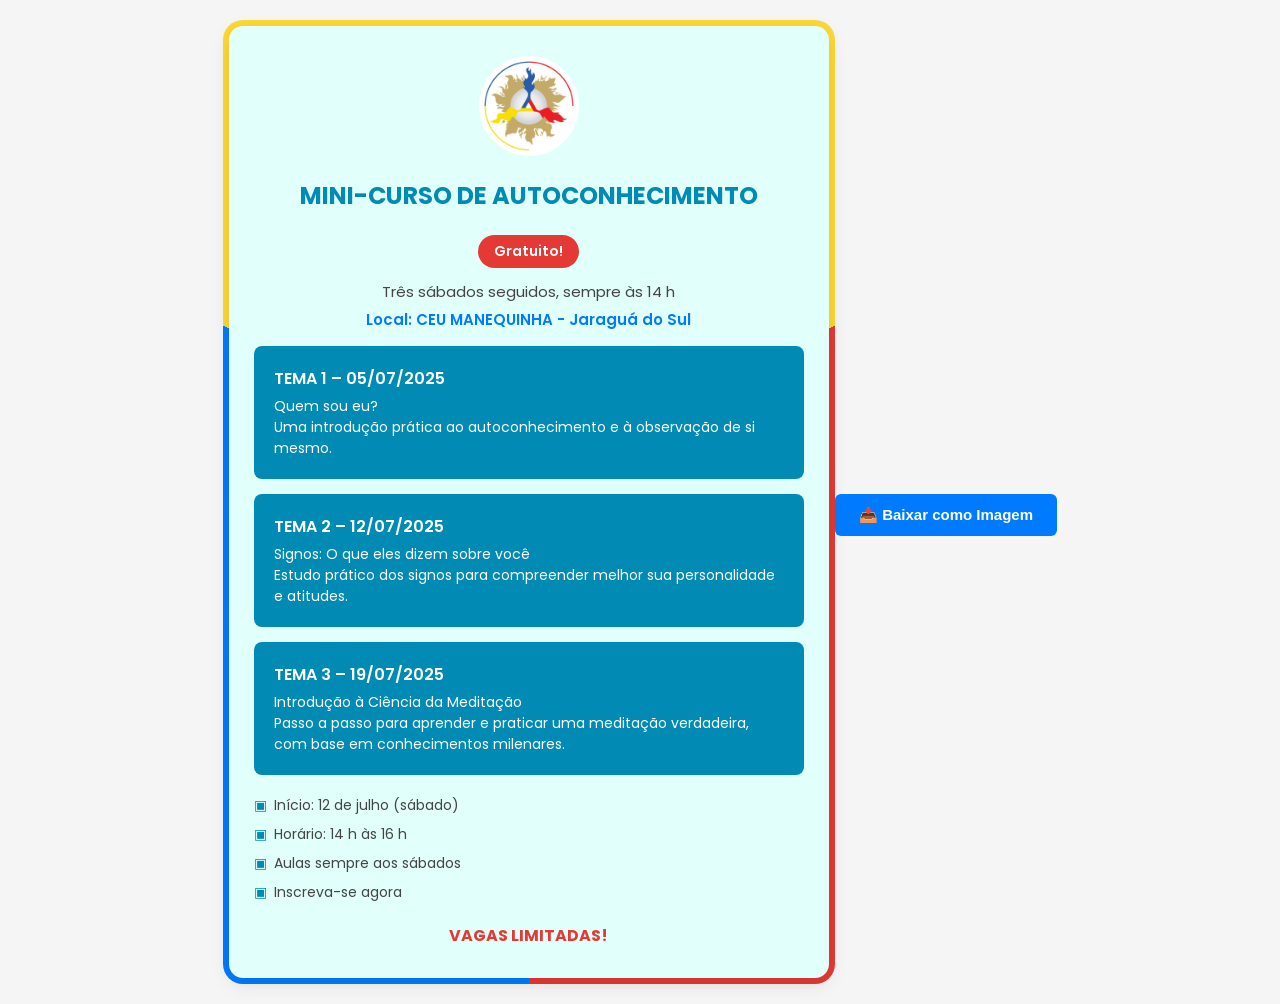
==== divulga.html @ e9ee0af0 "a" ====
<!DOCTYPE html>
<html lang="pt-BR">
<head>
  <meta charset="UTF-8" />
  <meta name="viewport" content="width=device-width, initial-scale=1.0" />
  <title>Mini-Curso de Autoconhecimento</title>
  <link href="https://fonts.googleapis.com/css2?family=Poppins:wght@400;600;700&display=swap" rel="stylesheet" />
  <style>
    :root {
      --verde-gnosis: #008ab4;
      --azul-brasil: #007bff;
      --amarelo: #fdd835;
      --vermelho: #e53935;
      --cinza-leve: #f5f5f5;
    }

    * {
      margin: 0;
      padding: 0;
      box-sizing: border-box;
    }

    body {
      font-family: 'Poppins', sans-serif;
      background-color: var(--cinza-leve);
      display: flex;
      justify-content: center;
      align-items: center;
      min-height: 100vh;
      padding: 20px;
      text-align: center;
    }

    .poster-border {
      background: conic-gradient(
        from 180deg,
        var(--azul-brasil) 0deg 120deg,
        var(--amarelo) 120deg 240deg,
        var(--vermelho) 240deg 360deg
      );
      padding: 6px;
      border-radius: 20px;
      display: inline-block;
    }

    .poster {
      background-color: rgb(225, 255, 251);
      border-radius: 14px;
      padding: 30px 25px;
      max-width: 600px;
      width: 100%;
      box-shadow: 0 6px 20px rgba(0, 0, 0, 0.1);
    }

    .logo-gnosis {
      width: 100px;
      height: 100px;
      object-fit: cover;
      border-radius: 50%;
      margin-bottom: 15px;
    }

    h1 {
      font-size: 24px;
      color: var(--verde-gnosis);
      margin-bottom: 10px;
      font-weight: 700;
      text-transform: uppercase;
    }

    .gratuito {
      background-color: var(--vermelho);
      color: white;
      padding: 6px 16px;
      border-radius: 50px;
      display: inline-block;
      font-weight: 600;
      margin: 12px 0;
      font-size: 14px;
    }

    .info-line,
    .local {
      font-size: 15px;
      color: #444;
      margin-bottom: 5px;
    }

    .local {
      font-weight: 600;
      color: var(--azul-brasil);
    }

    .theme {
      background-color: var(--verde-gnosis);
      color: white;
      padding: 20px;
      border-radius: 8px;
      margin: 15px 0;
      text-align: left;
    }

    .theme-title {
      font-size: 16px;
      font-weight: 600;
      margin-bottom: 5px;
    }

    .theme-description {
      font-size: 14px;
      line-height: 1.5;
    }

    .details {
      margin-top: 20px;
      text-align: left;
    }

    .detail-item {
      position: relative;
      padding-left: 20px;
      margin-bottom: 8px;
      font-size: 14px;
      color: #444;
    }

    .detail-item::before {
      content: "▣";
      position: absolute;
      left: 0;
      color: var(--verde-gnosis);
    }

    .vagas {
      margin-top: 20px;
      font-weight: bold;
      font-size: 16px;
      color: var(--vermelho);
      text-transform: uppercase;
    }

    .download-btn {
      margin-top: 25px;
      background-color: var(--azul-brasil);
      color: white;
      border: none;
      padding: 12px 24px;
      font-size: 15px;
      font-weight: 600;
      border-radius: 6px;
      cursor: pointer;
      transition: background 0.3s ease;
    }

    .download-btn:hover {
      background-color: #0056c1;
    }

    @media (max-width: 480px) {
      h1 {
        font-size: 20px;
      }

      .theme {
        padding: 15px;
      }

      .download-btn {
        width: 100%;
      }
    }
  </style>
</head>
<body>
  <div class="poster-border">
    <div class="poster" id="poster">
      <!-- 🟡 LOGO GNOSIS -->
      <img src="img/291035268_2243826845797672_2688217737460808590_n.jpg" alt="Símbolo Gnosis Brasil" class="logo-gnosis" />

      <!-- 🟢 TÍTULO -->
      <h1>Mini-Curso de Autoconhecimento</h1>
      <div class="gratuito">Gratuito!</div>
      <div class="info-line">Três sábados seguidos, sempre às 14 h</div>
      <div class="local">Local: CEU MANEQUINHA - Jaraguá do Sul</div>

      <!-- 🔷 TEMAS -->
      <div class="theme">
        <div class="theme-title">TEMA 1 – 05/07/2025</div>
        <div class="theme-description">
          Quem sou eu?<br />
          Uma introdução prática ao autoconhecimento e à observação de si mesmo.
        </div>
      </div>

      <div class="theme">
        <div class="theme-title">TEMA 2 – 12/07/2025</div>
        <div class="theme-description">
          Signos: O que eles dizem sobre você<br />
          Estudo prático dos signos para compreender melhor sua personalidade e atitudes.
        </div>
      </div>

      <div class="theme">
        <div class="theme-title">TEMA 3 – 19/07/2025</div>
        <div class="theme-description">
          Introdução à Ciência da Meditação<br />
          Passo a passo para aprender e praticar uma meditação verdadeira, com base em conhecimentos milenares.
        </div>
      </div>

      <!-- 📌 DETALHES -->
      <div class="details">
        <div class="detail-item">Início: 12 de julho (sábado)</div>
        <div class="detail-item">Horário: 14 h às 16 h</div>
        <div class="detail-item">Aulas sempre aos sábados</div>
        <div class="detail-item">Inscreva-se agora</div>
      </div>

      <div class="vagas">Vagas limitadas!</div>
    </div>
  </div>

  <button class="download-btn" id="downloadBtn">📥 Baixar como Imagem</button>

  <!-- 🔽 HTML2CANVAS -->
  <script src="https://html2canvas.hertzen.com/dist/html2canvas.min.js"></script>
  <script>
    document.getElementById('downloadBtn').addEventListener('click', function () {
      const poster = document.getElementById('poster');
      html2canvas(poster).then(canvas => {
        const link = document.createElement('a');
        link.download = 'mini-curso-gnosis.png';
        link.href = canvas.toDataURL('image/png');
        link.click();
      });
    });
  </script>
</body>
</html>
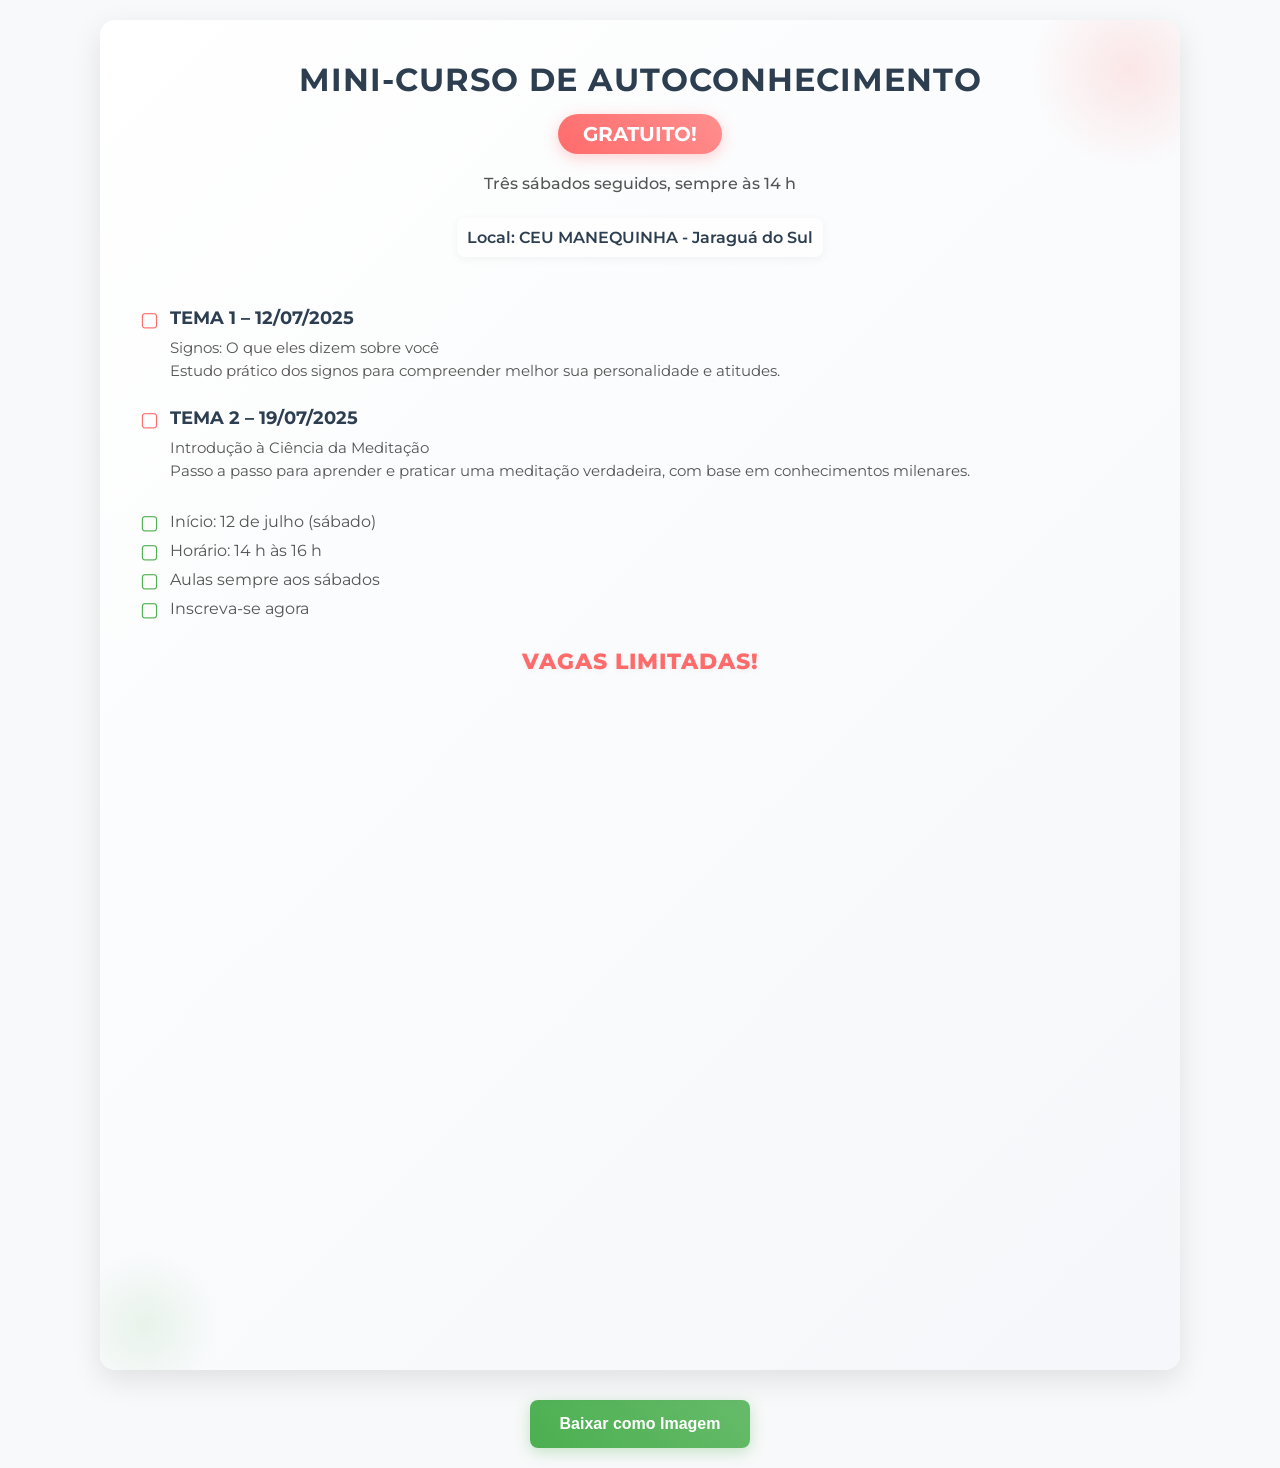
==== commit 6b8c136b: "a" ====
--- a/divulga.html
+++ b/divulga.html
@@ -1,239 +1,310 @@
 <!DOCTYPE html>
 <html lang="pt-BR">
 <head>
-  <meta charset="UTF-8" />
-  <meta name="viewport" content="width=device-width, initial-scale=1.0" />
-  <title>Mini-Curso de Autoconhecimento</title>
-  <link href="https://fonts.googleapis.com/css2?family=Poppins:wght@400;600;700&display=swap" rel="stylesheet" />
-  <style>
-    :root {
-      --verde-gnosis: #008ab4;
-      --azul-brasil: #007bff;
-      --amarelo: #fdd835;
-      --vermelho: #e53935;
-      --cinza-leve: #f5f5f5;
-    }
-
-    * {
-      margin: 0;
-      padding: 0;
-      box-sizing: border-box;
-    }
-
-    body {
-      font-family: 'Poppins', sans-serif;
-      background-color: var(--cinza-leve);
-      display: flex;
-      justify-content: center;
-      align-items: center;
-      min-height: 100vh;
-      padding: 20px;
-      text-align: center;
-    }
-
-    .poster-border {
-      background: conic-gradient(
-        from 180deg,
-        var(--azul-brasil) 0deg 120deg,
-        var(--amarelo) 120deg 240deg,
-        var(--vermelho) 240deg 360deg
-      );
-      padding: 6px;
-      border-radius: 20px;
-      display: inline-block;
-    }
-
-    .poster {
-      background-color: rgb(225, 255, 251);
-      border-radius: 14px;
-      padding: 30px 25px;
-      max-width: 600px;
-      width: 100%;
-      box-shadow: 0 6px 20px rgba(0, 0, 0, 0.1);
-    }
-
-    .logo-gnosis {
-      width: 100px;
-      height: 100px;
-      object-fit: cover;
-      border-radius: 50%;
-      margin-bottom: 15px;
-    }
-
-    h1 {
-      font-size: 24px;
-      color: var(--verde-gnosis);
-      margin-bottom: 10px;
-      font-weight: 700;
-      text-transform: uppercase;
-    }
-
-    .gratuito {
-      background-color: var(--vermelho);
-      color: white;
-      padding: 6px 16px;
-      border-radius: 50px;
-      display: inline-block;
-      font-weight: 600;
-      margin: 12px 0;
-      font-size: 14px;
-    }
-
-    .info-line,
-    .local {
-      font-size: 15px;
-      color: #444;
-      margin-bottom: 5px;
-    }
-
-    .local {
-      font-weight: 600;
-      color: var(--azul-brasil);
-    }
-
-    .theme {
-      background-color: var(--verde-gnosis);
-      color: white;
-      padding: 20px;
-      border-radius: 8px;
-      margin: 15px 0;
-      text-align: left;
-    }
-
-    .theme-title {
-      font-size: 16px;
-      font-weight: 600;
-      margin-bottom: 5px;
-    }
-
-    .theme-description {
-      font-size: 14px;
-      line-height: 1.5;
-    }
-
-    .details {
-      margin-top: 20px;
-      text-align: left;
-    }
-
-    .detail-item {
-      position: relative;
-      padding-left: 20px;
-      margin-bottom: 8px;
-      font-size: 14px;
-      color: #444;
-    }
-
-    .detail-item::before {
-      content: "▣";
-      position: absolute;
-      left: 0;
-      color: var(--verde-gnosis);
-    }
-
-    .vagas {
-      margin-top: 20px;
-      font-weight: bold;
-      font-size: 16px;
-      color: var(--vermelho);
-      text-transform: uppercase;
-    }
-
-    .download-btn {
-      margin-top: 25px;
-      background-color: var(--azul-brasil);
-      color: white;
-      border: none;
-      padding: 12px 24px;
-      font-size: 15px;
-      font-weight: 600;
-      border-radius: 6px;
-      cursor: pointer;
-      transition: background 0.3s ease;
-    }
-
-    .download-btn:hover {
-      background-color: #0056c1;
-    }
-
-    @media (max-width: 480px) {
-      h1 {
-        font-size: 20px;
-      }
-
-      .theme {
-        padding: 15px;
-      }
-
-      .download-btn {
-        width: 100%;
-      }
-    }
-  </style>
+    <meta charset="UTF-8">
+    <meta name="viewport" content="width=device-width, initial-scale=1.0">
+    <title>Mini-Curso de Autoconhecimento</title>
+    <style>
+        * {
+            margin: 0;
+            padding: 0;
+            box-sizing: border-box;
+        }
+        
+        body {
+            font-family: 'Montserrat', Arial, sans-serif;
+            background-color: #f8f9fa;
+            display: flex;
+            justify-content: center;
+            align-items: center;
+            min-height: 100vh;
+            padding: 20px;
+        }
+        
+        .poster-container {
+            display: flex;
+            flex-direction: column;
+            align-items: center;
+            width: 100%;
+            max-width: 1080px; /* Tamanho ideal para Instagram */
+        }
+        
+        .poster {
+            width: 100%;
+            aspect-ratio: 1/1.25; /* Proporção ideal para Instagram */
+            max-width: 1080px;
+            background: linear-gradient(135deg, #ffffff 0%, #f5f7fa 100%);
+            border-radius: 15px;
+            box-shadow: 0 10px 30px rgba(0, 0, 0, 0.1);
+            padding: 40px;
+            position: relative;
+            overflow: hidden;
+        }
+        
+        /* Efeito decorativo */
+        .poster::before {
+            content: "";
+            position: absolute;
+            top: -50px;
+            right: -50px;
+            width: 200px;
+            height: 200px;
+            background: radial-gradient(circle, rgba(255,107,107,0.15) 0%, rgba(255,107,107,0) 70%);
+            border-radius: 50%;
+        }
+        
+        .poster::after {
+            content: "";
+            position: absolute;
+            bottom: -30px;
+            left: -30px;
+            width: 150px;
+            height: 150px;
+            background: radial-gradient(circle, rgba(76,175,80,0.1) 0%, rgba(76,175,80,0) 70%);
+            border-radius: 50%;
+        }
+        
+        .header {
+            text-align: center;
+            margin-bottom: 30px;
+            position: relative;
+            z-index: 1;
+        }
+        
+        h1 {
+            color: #2c3e50;
+            font-size: clamp(24px, 3.5vw, 32px);
+            margin-bottom: 15px;
+            text-transform: uppercase;
+            font-weight: 700;
+            letter-spacing: 1px;
+        }
+        
+        .gratuito {
+            background: linear-gradient(45deg, #ff6b6b, #ff8e8e);
+            color: white;
+            display: inline-block;
+            padding: 8px 25px;
+            border-radius: 30px;
+            font-weight: bold;
+            font-size: clamp(16px, 2vw, 20px);
+            margin-bottom: 20px;
+            box-shadow: 0 4px 15px rgba(255, 107, 107, 0.3);
+        }
+        
+        .info-line {
+            font-size: clamp(14px, 2vw, 16px);
+            color: #555;
+            margin-bottom: 5px;
+            text-align: center;
+            font-weight: 500;
+        }
+        
+        .local {
+            font-weight: 600;
+            margin: 20px 0;
+            text-align: center;
+            color: #2c3e50;
+            font-size: clamp(14px, 2vw, 16px);
+            background-color: rgba(255, 255, 255, 0.7);
+            padding: 10px;
+            border-radius: 8px;
+            display: inline-block;
+            box-shadow: 0 2px 10px rgba(0, 0, 0, 0.05);
+        }
+        
+        .themes-container {
+            margin: 30px 0;
+            position: relative;
+            z-index: 1;
+        }
+        
+        .theme {
+            margin-bottom: 25px;
+            padding-left: 30px;
+            position: relative;
+        }
+        
+        .theme::before {
+            content: "▢";
+            position: absolute;
+            left: 0;
+            color: #ff6b6b;
+            font-size: 20px;
+            top: 0;
+        }
+        
+        .theme-title {
+            font-weight: 700;
+            color: #2c3e50;
+            margin-bottom: 8px;
+            font-size: clamp(16px, 2.2vw, 18px);
+        }
+        
+        .theme-date {
+            color: #ff6b6b;
+            font-size: clamp(13px, 1.8vw, 14px);
+            margin-bottom: 8px;
+            font-weight: 600;
+        }
+        
+        .theme-description {
+            color: #555;
+            font-size: clamp(14px, 2vw, 15px);
+            line-height: 1.5;
+        }
+        
+        .details {
+            margin-top: 30px;
+            position: relative;
+            z-index: 1;
+        }
+        
+        .detail-item {
+            margin-bottom: 10px;
+            padding-left: 30px;
+            position: relative;
+            font-size: clamp(14px, 2vw, 16px);
+            color: #555;
+        }
+        
+        .detail-item::before {
+            content: "▢";
+            position: absolute;
+            left: 0;
+            color: #4CAF50;
+            font-size: 20px;
+            top: -2px;
+        }
+        
+        .vagas {
+            text-align: center;
+            font-weight: 800;
+            color: #ff6b6b;
+            margin-top: 30px;
+            font-size: clamp(18px, 3vw, 22px);
+            text-transform: uppercase;
+            letter-spacing: 1px;
+            position: relative;
+            z-index: 1;
+            text-shadow: 0 2px 5px rgba(0, 0, 0, 0.05);
+        }
+        
+        .download-btn {
+            background: linear-gradient(45deg, #4CAF50, #66BB6A);
+            color: white;
+            border: none;
+            padding: 15px 30px;
+            font-size: 16px;
+            border-radius: 8px;
+            cursor: pointer;
+            transition: all 0.3s ease;
+            margin-top: 30px;
+            font-weight: 600;
+            box-shadow: 0 4px 15px rgba(76, 175, 80, 0.3);
+        }
+        
+        .download-btn:hover {
+            transform: translateY(-2px);
+            box-shadow: 0 6px 20px rgba(76, 175, 80, 0.4);
+        }
+        
+        /* Responsividade melhorada */
+        @media (max-width: 768px) {
+            .poster {
+                padding: 30px 20px;
+            }
+            
+            h1 {
+                font-size: 24px;
+            }
+            
+            .theme {
+                padding-left: 25px;
+            }
+        }
+        
+        @media (max-width: 480px) {
+            .poster {
+                padding: 25px 15px;
+            }
+            
+            .theme::before, .detail-item::before {
+                font-size: 18px;
+            }
+        }
+    </style>
+    <link href="https://fonts.googleapis.com/css2?family=Montserrat:wght@400;500;600;700&display=swap" rel="stylesheet">
 </head>
 <body>
-  <div class="poster-border">
-    <div class="poster" id="poster">
-      <!-- 🟡 LOGO GNOSIS -->
-      <img src="img/291035268_2243826845797672_2688217737460808590_n.jpg" alt="Símbolo Gnosis Brasil" class="logo-gnosis" />
+    <div class="poster-container">
+        <div class="poster" id="poster">
+            <div class="header">
+                <h1>MINI-CURSO DE AUTOCONHECIMENTO</h1>
+                <div class="gratuito">GRATUITO!</div>
+                <div class="info-line">Três sábados seguidos, sempre às 14 h</div>
+                <div class="local">Local: CEU MANEQUINHA - Jaraguá do Sul</div>
+            </div>
+            
+            <div class="themes-container">
+                <div class="theme">
+                    <div class="theme-title">TEMA 1 – 12/07/2025</div>
+                    <div class="theme-description">
+                        Signos: O que eles dizem sobre você<br>
+                        Estudo prático dos signos para compreender melhor sua personalidade e atitudes.
+                    </div>
+                </div>
+                
+                <div class="theme">
+                    <div class="theme-title">TEMA 2 – 19/07/2025</div>
+                    <div class="theme-description">
+                        Introdução à Ciência da Meditação<br>
+                        Passo a passo para aprender e praticar uma meditação verdadeira, com base em conhecimentos milenares.
+                    </div>
+                </div>
+            </div>
+            
+            <div class="details">
+                <div class="detail-item">Início: 12 de julho (sábado)</div>
+                <div class="detail-item">Horário: 14 h às 16 h</div>
+                <div class="detail-item">Aulas sempre aos sábados</div>
+                <div class="detail-item">Inscreva-se agora</div>
+            </div>
+            
+            <div class="vagas">VAGAS LIMITADAS!</div>
+        </div>
+        
+        <button class="download-btn" id="downloadBtn">Baixar como Imagem</button>
+    </div>
 
-      <!-- 🟢 TÍTULO -->
-      <h1>Mini-Curso de Autoconhecimento</h1>
-      <div class="gratuito">Gratuito!</div>
-      <div class="info-line">Três sábados seguidos, sempre às 14 h</div>
-      <div class="local">Local: CEU MANEQUINHA - Jaraguá do Sul</div>
-
-      <!-- 🔷 TEMAS -->
-      <div class="theme">
-        <div class="theme-title">TEMA 1 – 05/07/2025</div>
-        <div class="theme-description">
-          Quem sou eu?<br />
-          Uma introdução prática ao autoconhecimento e à observação de si mesmo.
-        </div>
-      </div>
-
-      <div class="theme">
-        <div class="theme-title">TEMA 2 – 12/07/2025</div>
-        <div class="theme-description">
-          Signos: O que eles dizem sobre você<br />
-          Estudo prático dos signos para compreender melhor sua personalidade e atitudes.
-        </div>
-      </div>
-
-      <div class="theme">
-        <div class="theme-title">TEMA 3 – 19/07/2025</div>
-        <div class="theme-description">
-          Introdução à Ciência da Meditação<br />
-          Passo a passo para aprender e praticar uma meditação verdadeira, com base em conhecimentos milenares.
-        </div>
-      </div>
-
-      <!-- 📌 DETALHES -->
-      <div class="details">
-        <div class="detail-item">Início: 12 de julho (sábado)</div>
-        <div class="detail-item">Horário: 14 h às 16 h</div>
-        <div class="detail-item">Aulas sempre aos sábados</div>
-        <div class="detail-item">Inscreva-se agora</div>
-      </div>
-
-      <div class="vagas">Vagas limitadas!</div>
-    </div>
-  </div>
-
-  <button class="download-btn" id="downloadBtn">📥 Baixar como Imagem</button>
-
-  <!-- 🔽 HTML2CANVAS -->
-  <script src="https://html2canvas.hertzen.com/dist/html2canvas.min.js"></script>
-  <script>
-    document.getElementById('downloadBtn').addEventListener('click', function () {
-      const poster = document.getElementById('poster');
-      html2canvas(poster).then(canvas => {
-        const link = document.createElement('a');
-        link.download = 'mini-curso-gnosis.png';
-        link.href = canvas.toDataURL('image/png');
-        link.click();
-      });
-    });
-  </script>
+    <script src="https://html2canvas.hertzen.com/dist/html2canvas.min.js"></script>
+    <script>
+        document.getElementById('downloadBtn').addEventListener('click', function() {
+            const poster = document.getElementById('poster');
+            const originalWidth = poster.offsetWidth;
+            const originalHeight = poster.offsetHeight;
+            
+            // Aumenta a resolução para a imagem final
+            const scale = 2;
+            
+            const options = {
+                scale: scale,
+                width: originalWidth,
+                height: originalHeight,
+                windowWidth: originalWidth,
+                windowHeight: originalHeight,
+                logging: false,
+                useCORS: true,
+                allowTaint: true
+            };
+            
+            html2canvas(poster, options).then(canvas => {
+                const link = document.createElement('a');
+                link.download = 'mini-curso-autoconhecimento-instagram.png';
+                link.href = canvas.toDataURL('image/png', 1.0);
+                link.click();
+            });
+        });
+    </script>
 </body>
-</html>
+</html>
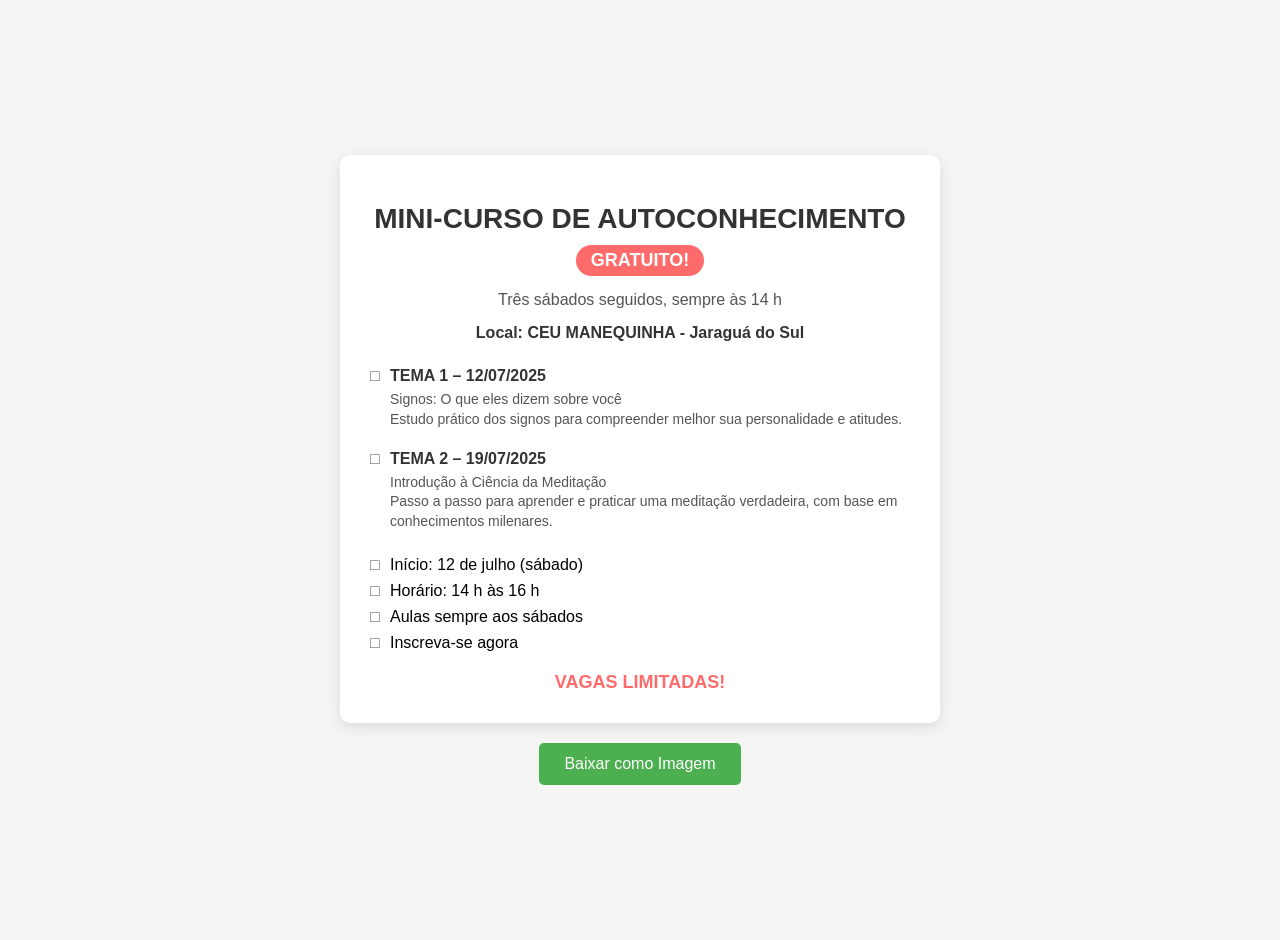
==== commit 8510e3e9: "Update divulga.html" ====
--- a/divulga.html
+++ b/divulga.html
@@ -5,19 +5,14 @@
     <meta name="viewport" content="width=device-width, initial-scale=1.0">
     <title>Mini-Curso de Autoconhecimento</title>
     <style>
-        * {
-            margin: 0;
-            padding: 0;
-            box-sizing: border-box;
-        }
-        
         body {
-            font-family: 'Montserrat', Arial, sans-serif;
-            background-color: #f8f9fa;
+            font-family: 'Arial', sans-serif;
+            background-color: #f5f5f5;
             display: flex;
             justify-content: center;
             align-items: center;
             min-height: 100vh;
+            margin: 0;
             padding: 20px;
         }
         
@@ -26,215 +21,170 @@
             flex-direction: column;
             align-items: center;
             width: 100%;
-            max-width: 1080px; /* Tamanho ideal para Instagram */
+            max-width: 600px; /* Mantendo o tamanho original */
         }
         
         .poster {
             width: 100%;
-            aspect-ratio: 1/1.25; /* Proporção ideal para Instagram */
-            max-width: 1080px;
-            background: linear-gradient(135deg, #ffffff 0%, #f5f7fa 100%);
-            border-radius: 15px;
-            box-shadow: 0 10px 30px rgba(0, 0, 0, 0.1);
-            padding: 40px;
-            position: relative;
-            overflow: hidden;
-        }
-        
-        /* Efeito decorativo */
-        .poster::before {
-            content: "";
-            position: absolute;
-            top: -50px;
-            right: -50px;
-            width: 200px;
-            height: 200px;
-            background: radial-gradient(circle, rgba(255,107,107,0.15) 0%, rgba(255,107,107,0) 70%);
-            border-radius: 50%;
-        }
-        
-        .poster::after {
-            content: "";
-            position: absolute;
-            bottom: -30px;
-            left: -30px;
-            width: 150px;
-            height: 150px;
-            background: radial-gradient(circle, rgba(76,175,80,0.1) 0%, rgba(76,175,80,0) 70%);
-            border-radius: 50%;
+            background-color: white;
+            border-radius: 10px;
+            box-shadow: 0 4px 15px rgba(0, 0, 0, 0.1);
+            padding: 30px;
+            box-sizing: border-box;
+            margin-bottom: 20px;
         }
         
         .header {
             text-align: center;
-            margin-bottom: 30px;
-            position: relative;
-            z-index: 1;
+            margin-bottom: 25px;
         }
         
         h1 {
-            color: #2c3e50;
-            font-size: clamp(24px, 3.5vw, 32px);
-            margin-bottom: 15px;
+            color: #333;
+            font-size: 28px;
+            margin-bottom: 10px;
             text-transform: uppercase;
-            font-weight: 700;
-            letter-spacing: 1px;
         }
         
         .gratuito {
-            background: linear-gradient(45deg, #ff6b6b, #ff8e8e);
+            background-color: #ff6b6b;
             color: white;
             display: inline-block;
-            padding: 8px 25px;
-            border-radius: 30px;
-            font-weight: bold;
-            font-size: clamp(16px, 2vw, 20px);
-            margin-bottom: 20px;
-            box-shadow: 0 4px 15px rgba(255, 107, 107, 0.3);
+            padding: 5px 15px;
+            border-radius: 20px;
+            font-weight: bold;
+            font-size: 18px;
+            margin-bottom: 15px;
         }
         
         .info-line {
-            font-size: clamp(14px, 2vw, 16px);
+            font-size: 16px;
             color: #555;
             margin-bottom: 5px;
             text-align: center;
-            font-weight: 500;
         }
         
         .local {
-            font-weight: 600;
-            margin: 20px 0;
-            text-align: center;
-            color: #2c3e50;
-            font-size: clamp(14px, 2vw, 16px);
-            background-color: rgba(255, 255, 255, 0.7);
-            padding: 10px;
-            border-radius: 8px;
-            display: inline-block;
-            box-shadow: 0 2px 10px rgba(0, 0, 0, 0.05);
-        }
-        
-        .themes-container {
-            margin: 30px 0;
+            font-weight: bold;
+            margin: 15px 0;
+            text-align: center;
+            color: #333;
+        }
+        
+        .theme {
+            margin-bottom: 20px;
+            padding-left: 20px;
             position: relative;
-            z-index: 1;
-        }
-        
-        .theme {
-            margin-bottom: 25px;
-            padding-left: 30px;
-            position: relative;
         }
         
         .theme::before {
-            content: "▢";
+            content: "□";
             position: absolute;
             left: 0;
-            color: #ff6b6b;
-            font-size: 20px;
-            top: 0;
+            color: #666;
         }
         
         .theme-title {
-            font-weight: 700;
-            color: #2c3e50;
-            margin-bottom: 8px;
-            font-size: clamp(16px, 2.2vw, 18px);
+            font-weight: bold;
+            color: #333;
+            margin-bottom: 5px;
         }
         
         .theme-date {
-            color: #ff6b6b;
-            font-size: clamp(13px, 1.8vw, 14px);
-            margin-bottom: 8px;
-            font-weight: 600;
+            color: #666;
+            font-size: 14px;
+            margin-bottom: 5px;
         }
         
         .theme-description {
             color: #555;
-            font-size: clamp(14px, 2vw, 15px);
-            line-height: 1.5;
+            font-size: 14px;
+            line-height: 1.4;
         }
         
         .details {
-            margin-top: 30px;
+            margin-top: 25px;
+        }
+        
+        .detail-item {
+            margin-bottom: 8px;
+            padding-left: 20px;
             position: relative;
-            z-index: 1;
-        }
-        
-        .detail-item {
-            margin-bottom: 10px;
-            padding-left: 30px;
-            position: relative;
-            font-size: clamp(14px, 2vw, 16px);
-            color: #555;
         }
         
         .detail-item::before {
-            content: "▢";
+            content: "□";
             position: absolute;
             left: 0;
-            color: #4CAF50;
-            font-size: 20px;
-            top: -2px;
+            color: #666;
         }
         
         .vagas {
             text-align: center;
-            font-weight: 800;
+            font-weight: bold;
             color: #ff6b6b;
-            margin-top: 30px;
-            font-size: clamp(18px, 3vw, 22px);
+            margin-top: 20px;
+            font-size: 18px;
             text-transform: uppercase;
-            letter-spacing: 1px;
-            position: relative;
-            z-index: 1;
-            text-shadow: 0 2px 5px rgba(0, 0, 0, 0.05);
         }
         
         .download-btn {
-            background: linear-gradient(45deg, #4CAF50, #66BB6A);
+            background-color: #4CAF50;
             color: white;
             border: none;
-            padding: 15px 30px;
+            padding: 12px 25px;
             font-size: 16px;
-            border-radius: 8px;
+            border-radius: 5px;
             cursor: pointer;
-            transition: all 0.3s ease;
-            margin-top: 30px;
-            font-weight: 600;
-            box-shadow: 0 4px 15px rgba(76, 175, 80, 0.3);
+            transition: background-color 0.3s;
         }
         
         .download-btn:hover {
-            transform: translateY(-2px);
-            box-shadow: 0 6px 20px rgba(76, 175, 80, 0.4);
-        }
-        
-        /* Responsividade melhorada */
-        @media (max-width: 768px) {
+            background-color: #45a049;
+        }
+
+        /* Melhorias para responsividade */
+        @media (max-width: 600px) {
             .poster {
-                padding: 30px 20px;
+                padding: 20px;
             }
             
             h1 {
                 font-size: 24px;
             }
             
-            .theme {
-                padding-left: 25px;
-            }
-        }
-        
-        @media (max-width: 480px) {
+            .gratuito {
+                font-size: 16px;
+                padding: 4px 12px;
+            }
+            
+            .info-line, .local {
+                font-size: 14px;
+            }
+            
+            .theme-title {
+                font-size: 15px;
+            }
+            
+            .theme-description, .detail-item {
+                font-size: 13px;
+            }
+            
+            .vagas {
+                font-size: 16px;
+            }
+        }
+
+        @media (max-width: 400px) {
+            h1 {
+                font-size: 20px;
+            }
+            
             .poster {
-                padding: 25px 15px;
-            }
-            
-            .theme::before, .detail-item::before {
-                font-size: 18px;
+                padding: 15px;
             }
         }
     </style>
-    <link href="https://fonts.googleapis.com/css2?family=Montserrat:wght@400;500;600;700&display=swap" rel="stylesheet">
 </head>
 <body>
     <div class="poster-container">
@@ -246,21 +196,19 @@
                 <div class="local">Local: CEU MANEQUINHA - Jaraguá do Sul</div>
             </div>
             
-            <div class="themes-container">
-                <div class="theme">
-                    <div class="theme-title">TEMA 1 – 12/07/2025</div>
-                    <div class="theme-description">
-                        Signos: O que eles dizem sobre você<br>
-                        Estudo prático dos signos para compreender melhor sua personalidade e atitudes.
-                    </div>
+            <div class="theme">
+                <div class="theme-title">TEMA 1 – 12/07/2025</div>
+                <div class="theme-description">
+                    Signos: O que eles dizem sobre você<br>
+                    Estudo prático dos signos para compreender melhor sua personalidade e atitudes.
                 </div>
-                
-                <div class="theme">
-                    <div class="theme-title">TEMA 2 – 19/07/2025</div>
-                    <div class="theme-description">
-                        Introdução à Ciência da Meditação<br>
-                        Passo a passo para aprender e praticar uma meditação verdadeira, com base em conhecimentos milenares.
-                    </div>
+            </div>
+            
+            <div class="theme">
+                <div class="theme-title">TEMA 2 – 19/07/2025</div>
+                <div class="theme-description">
+                    Introdução à Ciência da Meditação<br>
+                    Passo a passo para aprender e praticar uma meditação verdadeira, com base em conhecimentos milenares.
                 </div>
             </div>
             
@@ -281,18 +229,10 @@
     <script>
         document.getElementById('downloadBtn').addEventListener('click', function() {
             const poster = document.getElementById('poster');
-            const originalWidth = poster.offsetWidth;
-            const originalHeight = poster.offsetHeight;
-            
-            // Aumenta a resolução para a imagem final
-            const scale = 2;
-            
+            
+            // Configurações para melhor qualidade da imagem
             const options = {
-                scale: scale,
-                width: originalWidth,
-                height: originalHeight,
-                windowWidth: originalWidth,
-                windowHeight: originalHeight,
+                scale: 2, // Aumenta a resolução
                 logging: false,
                 useCORS: true,
                 allowTaint: true
@@ -300,8 +240,8 @@
             
             html2canvas(poster, options).then(canvas => {
                 const link = document.createElement('a');
-                link.download = 'mini-curso-autoconhecimento-instagram.png';
-                link.href = canvas.toDataURL('image/png', 1.0);
+                link.download = 'mini-curso-autoconhecimento.png';
+                link.href = canvas.toDataURL('image/png');
                 link.click();
             });
         });
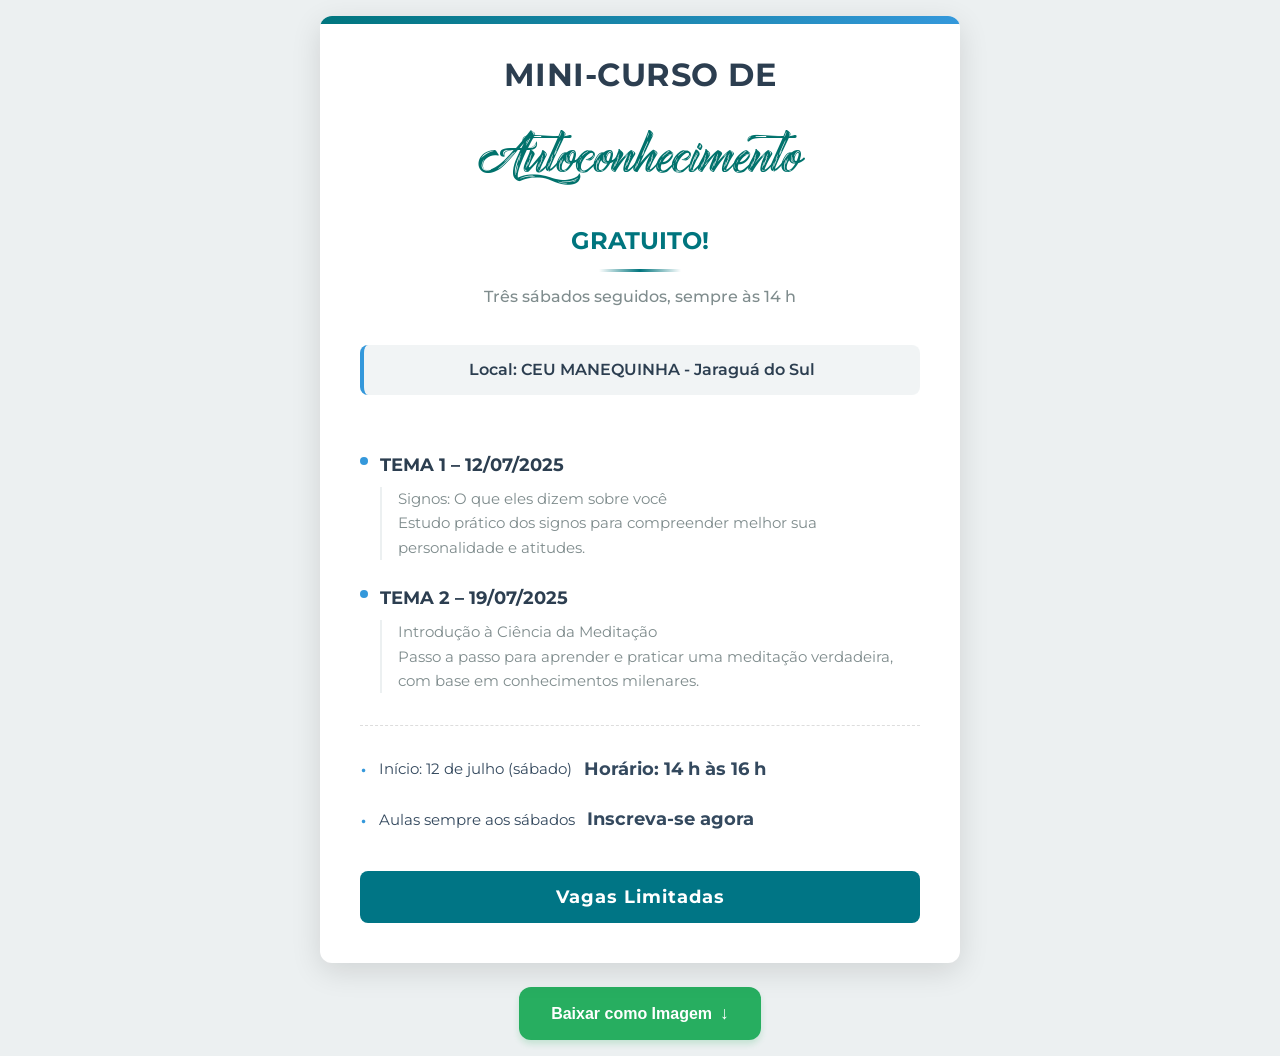
==== commit 619d302b: "a" ====
--- a/divulga.html
+++ b/divulga.html
@@ -4,184 +4,267 @@
     <meta charset="UTF-8">
     <meta name="viewport" content="width=device-width, initial-scale=1.0">
     <title>Mini-Curso de Autoconhecimento</title>
+    <link rel="preconnect" href="https://fonts.googleapis.com">
+    <link rel="preconnect" href="https://fonts.gstatic.com" crossorigin>
+    <link href="https://fonts.googleapis.com/css2?family=Montserrat:wght@400;600;700&display=swap" rel="stylesheet">
     <style>
+        :root {
+            --primary: #2c3e50;
+            --secondary: #00757e;
+            --accent: #3498db;
+            --light: #ecf0f1;
+            --dark: #2c3e50;
+            --text: #34495e;
+            --text-light: #7f8c8d;
+            --success: #27ae60;
+            --border-radius: 12px;
+            --box-shadow: 0 8px 30px rgba(0, 0, 0, 0.12);
+            --transition: all 0.3s cubic-bezier(0.25, 0.8, 0.25, 1);
+        }
+
+        @font-face {
+            font-family: 'Amontillado';
+            src: url('Amontillado.ttf') format('truetype');
+            font-weight: normal;
+            font-style: normal;
+        }
+        
+        * {
+            margin: 0;
+            padding: 0;
+            box-sizing: border-box;
+        }
+        
         body {
-            font-family: 'Arial', sans-serif;
-            background-color: #f5f5f5;
-            display: flex;
-            justify-content: center;
-            align-items: center;
+            font-family: 'Montserrat', sans-serif;
+            background-color: var(--light);
+            display: grid;
+            place-items: center;
             min-height: 100vh;
-            margin: 0;
-            padding: 20px;
+            padding: 1rem;
+            line-height: 1.6;
+            color: var(--text);
         }
         
         .poster-container {
-            display: flex;
-            flex-direction: column;
-            align-items: center;
             width: 100%;
-            max-width: 600px; /* Mantendo o tamanho original */
+            max-width: 640px;
+            display: grid;
+            gap: 1.5rem;
         }
         
         .poster {
             width: 100%;
-            background-color: white;
-            border-radius: 10px;
-            box-shadow: 0 4px 15px rgba(0, 0, 0, 0.1);
-            padding: 30px;
-            box-sizing: border-box;
-            margin-bottom: 20px;
+            background-color: rgb(255, 255, 255);
+            border-radius: var(--border-radius);
+            box-shadow: var(--box-shadow);
+            padding: 2.5rem;
+            overflow: hidden;
+            position: relative;
+        }
+
+        .poster::before {
+            content: "";
+            position: absolute;
+            top: 0;
+            left: 0;
+            width: 100%;
+            height: 8px;
+            background: linear-gradient(90deg, var(--secondary), var(--accent));
         }
         
         .header {
             text-align: center;
-            margin-bottom: 25px;
+            margin-bottom: 2rem;
+            display: grid;
+            gap: 0.75rem;
         }
         
         h1 {
-            color: #333;
-            font-size: 28px;
-            margin-bottom: 10px;
+            color: var(--dark);
+            font-size: clamp(1.75rem, 4vw, 2rem);
+            margin-bottom: 0.5rem;
             text-transform: uppercase;
-        }
-        
+            font-weight: 700;
+            letter-spacing: 0.5px;
+            line-height: 1.2;
+        }
+        
+        h1 span {
+            font-family: 'Amontillado', serif;
+            letter-spacing: 0px;
+            text-transform: none;
+            font-weight: normal;
+            display: block;
+            line-height: 1;
+            margin-top: 0.5rem;
+            font-size: 100px;
+          
+            color: rgb(0, 114, 108);
+  text-shadow: 2px 2px 4px #ffffff;
+        }
+
         .gratuito {
-            background-color: #ff6b6b;
-            color: white;
+            color: var(--secondary);
+            font-weight: 700;
+            font-size: clamp(1.25rem, 3vw, 1.5rem);
+            text-align: center;
+            position: relative;
             display: inline-block;
-            padding: 5px 15px;
-            border-radius: 20px;
-            font-weight: bold;
-            font-size: 18px;
-            margin-bottom: 15px;
+            align-self: center;
+            margin: 0 auto;
+        }
+
+        .gratuito::after {
+            content: "";
+            display: block;
+            width: 60%;
+            height: 3px;
+            background: linear-gradient(90deg, transparent, var(--secondary), transparent);
+            margin: 0.5rem auto 0;
         }
         
         .info-line {
-            font-size: 16px;
-            color: #555;
-            margin-bottom: 5px;
-            text-align: center;
+            font-size: 1rem;
+            color: var(--text-light);
+            text-align: center;
+            font-weight: 500;
         }
         
         .local {
-            font-weight: bold;
-            margin: 15px 0;
-            text-align: center;
-            color: #333;
-        }
-        
+            font-weight: 600;
+            margin: 1.5rem 0;
+            text-align: center;
+            color: var(--dark);
+            background-color: rgba(236, 240, 241, 0.7);
+            padding: 0.75rem;
+            border-radius: 8px;
+            border-left: 4px solid var(--accent);
+        }
+        
+        .themes-container {
+            display: grid;
+            gap: 1.5rem;
+            margin: 2rem 0;
+        }
+
         .theme {
-            margin-bottom: 20px;
-            padding-left: 20px;
+            padding-left: 1.25rem;
             position: relative;
         }
         
         .theme::before {
-            content: "□";
+            content: "";
             position: absolute;
             left: 0;
-            color: #666;
+            top: 0.35em;
+            width: 8px;
+            height: 8px;
+            background-color: var(--accent);
+            border-radius: 50%;
         }
         
         .theme-title {
-            font-weight: bold;
-            color: #333;
-            margin-bottom: 5px;
-        }
-        
-        .theme-date {
-            color: #666;
-            font-size: 14px;
-            margin-bottom: 5px;
+            font-weight: 700;
+            color: var(--dark);
+            font-size: 1.1rem;
+            margin-bottom: 0.5rem;
         }
         
         .theme-description {
-            color: #555;
-            font-size: 14px;
-            line-height: 1.4;
+            color: var(--text-light);
+            font-size: 0.95rem;
+            padding-left: 1rem;
+            border-left: 2px solid var(--light);
         }
         
         .details {
-            margin-top: 25px;
-        }
-        
+            display: grid;
+            gap: 0.75rem;
+            margin-top: 2rem;
+            padding-top: 1.5rem;
+            border-top: 1px dashed #ddd;
+            
+         
+        }      
+     
+
+
         .detail-item {
-            margin-bottom: 8px;
-            padding-left: 20px;
-            position: relative;
-        }
-        
+            display: flex;
+            align-items: center;
+            gap: 0.75rem;
+            color: var(--text);
+            font-size: 0.95rem;
+        }
+
         .detail-item::before {
-            content: "□";
-            position: absolute;
-            left: 0;
-            color: #666;
+            content: "•";
+            color: var(--accent);
+            font-size: 1.5rem;
         }
         
         .vagas {
             text-align: center;
-            font-weight: bold;
-            color: #ff6b6b;
-            margin-top: 20px;
-            font-size: 18px;
-            text-transform: uppercase;
+            font-weight: 700;
+            color: var(--secondary);
+            margin-top: 2rem;
+            font-size: 1.1rem;
+            letter-spacing: 1px;
+            padding: 0.75rem;
+            background-color: rgb(0, 117, 133);
+            border-radius: 8px;
+        }
+        .vagas{
+            color: rgb(255, 255, 255);
+
         }
         
         .download-btn {
-            background-color: #4CAF50;
+            background-color: var(--success);
             color: white;
             border: none;
-            padding: 12px 25px;
-            font-size: 16px;
-            border-radius: 5px;
+            padding: 1rem 2rem;
+            font-size: 1rem;
+            font-weight: 600;
+            border-radius: var(--border-radius);
             cursor: pointer;
-            transition: background-color 0.3s;
+            transition: var(--transition);
+            box-shadow: 0 4px 6px rgba(39, 174, 96, 0.2);
+            width: fit-content;
+            justify-self: center;
+            display: flex;
+            align-items: center;
+            gap: 0.5rem;
         }
         
         .download-btn:hover {
-            background-color: #45a049;
-        }
-
-        /* Melhorias para responsividade */
-        @media (max-width: 600px) {
+            transform: translateY(-2px);
+            box-shadow: 0 6px 12px rgba(39, 174, 96, 0.3);
+        }
+
+        .download-btn::after {
+            content: "↓";
+            font-size: 1.1rem;
+        }
+
+        @media (max-width: 640px) {
             .poster {
-                padding: 20px;
+                padding: 1.75rem;
             }
-            
-            h1 {
-                font-size: 24px;
+        }
+
+        @media (max-width: 480px) {
+            .poster {
+                padding: 1.5rem 1.25rem;
             }
-            
-            .gratuito {
-                font-size: 16px;
-                padding: 4px 12px;
+
+            h1 span {
+                font-size: clamp(2.5rem, 12vw, 3.5rem);
             }
-            
-            .info-line, .local {
-                font-size: 14px;
-            }
-            
-            .theme-title {
-                font-size: 15px;
-            }
-            
-            .theme-description, .detail-item {
-                font-size: 13px;
-            }
-            
-            .vagas {
-                font-size: 16px;
-            }
-        }
-
-        @media (max-width: 400px) {
-            h1 {
-                font-size: 20px;
-            }
-            
-            .poster {
-                padding: 15px;
+
+            .theme, .detail-item {
+                font-size: 0.9rem;
             }
         }
     </style>
@@ -190,36 +273,38 @@
     <div class="poster-container">
         <div class="poster" id="poster">
             <div class="header">
-                <h1>MINI-CURSO DE AUTOCONHECIMENTO</h1>
+                <h1>MINI-CURSO DE <span>Autoconhecimento</span></h1>
                 <div class="gratuito">GRATUITO!</div>
                 <div class="info-line">Três sábados seguidos, sempre às 14 h</div>
                 <div class="local">Local: CEU MANEQUINHA - Jaraguá do Sul</div>
             </div>
             
-            <div class="theme">
-                <div class="theme-title">TEMA 1 – 12/07/2025</div>
-                <div class="theme-description">
-                    Signos: O que eles dizem sobre você<br>
-                    Estudo prático dos signos para compreender melhor sua personalidade e atitudes.
+            <div class="themes-container">
+                <div class="theme">
+                    <div class="theme-title">TEMA 1 – 12/07/2025</div>
+                    <div class="theme-description">
+                        Signos: O que eles dizem sobre você<br>
+                        Estudo prático dos signos para compreender melhor sua personalidade e atitudes.
+                    </div>
+                </div>
+                
+                <div class="theme">
+                    <div class="theme-title">TEMA 2 – 19/07/2025</div>
+                    <div class="theme-description">
+                        Introdução à Ciência da Meditação<br>
+                        Passo a passo para aprender e praticar uma meditação verdadeira, com base em conhecimentos milenares.
+                    </div>
                 </div>
             </div>
             
-            <div class="theme">
-                <div class="theme-title">TEMA 2 – 19/07/2025</div>
-                <div class="theme-description">
-                    Introdução à Ciência da Meditação<br>
-                    Passo a passo para aprender e praticar uma meditação verdadeira, com base em conhecimentos milenares.
-                </div>
+            <div class="details">
+                <div class="detail-item">Início: 12 de julho (sábado) <h3>Horário: 14 h às 16 h</h3> </div>
+                
+                <div class="detail-item">Aulas sempre aos sábados <h3>Inscreva-se agora</h3></div>
+                
             </div>
             
-            <div class="details">
-                <div class="detail-item">Início: 12 de julho (sábado)</div>
-                <div class="detail-item">Horário: 14 h às 16 h</div>
-                <div class="detail-item">Aulas sempre aos sábados</div>
-                <div class="detail-item">Inscreva-se agora</div>
-            </div>
-            
-            <div class="vagas">VAGAS LIMITADAS!</div>
+            <div class="vagas">Vagas Limitadas</div>
         </div>
         
         <button class="download-btn" id="downloadBtn">Baixar como Imagem</button>
@@ -229,13 +314,15 @@
     <script>
         document.getElementById('downloadBtn').addEventListener('click', function() {
             const poster = document.getElementById('poster');
-            
-            // Configurações para melhor qualidade da imagem
+            this.disabled = true;
+            this.textContent = "Gerando imagem...";
+            
             const options = {
-                scale: 2, // Aumenta a resolução
+                scale: 3,
                 logging: false,
                 useCORS: true,
-                allowTaint: true
+                allowTaint: true,
+                backgroundColor: '#ffffff'
             };
             
             html2canvas(poster, options).then(canvas => {
@@ -243,6 +330,9 @@
                 link.download = 'mini-curso-autoconhecimento.png';
                 link.href = canvas.toDataURL('image/png');
                 link.click();
+                
+                this.disabled = false;
+                this.innerHTML = 'Baixar como Imagem <span style="font-size:1.1rem">↓</span>';
             });
         });
     </script>
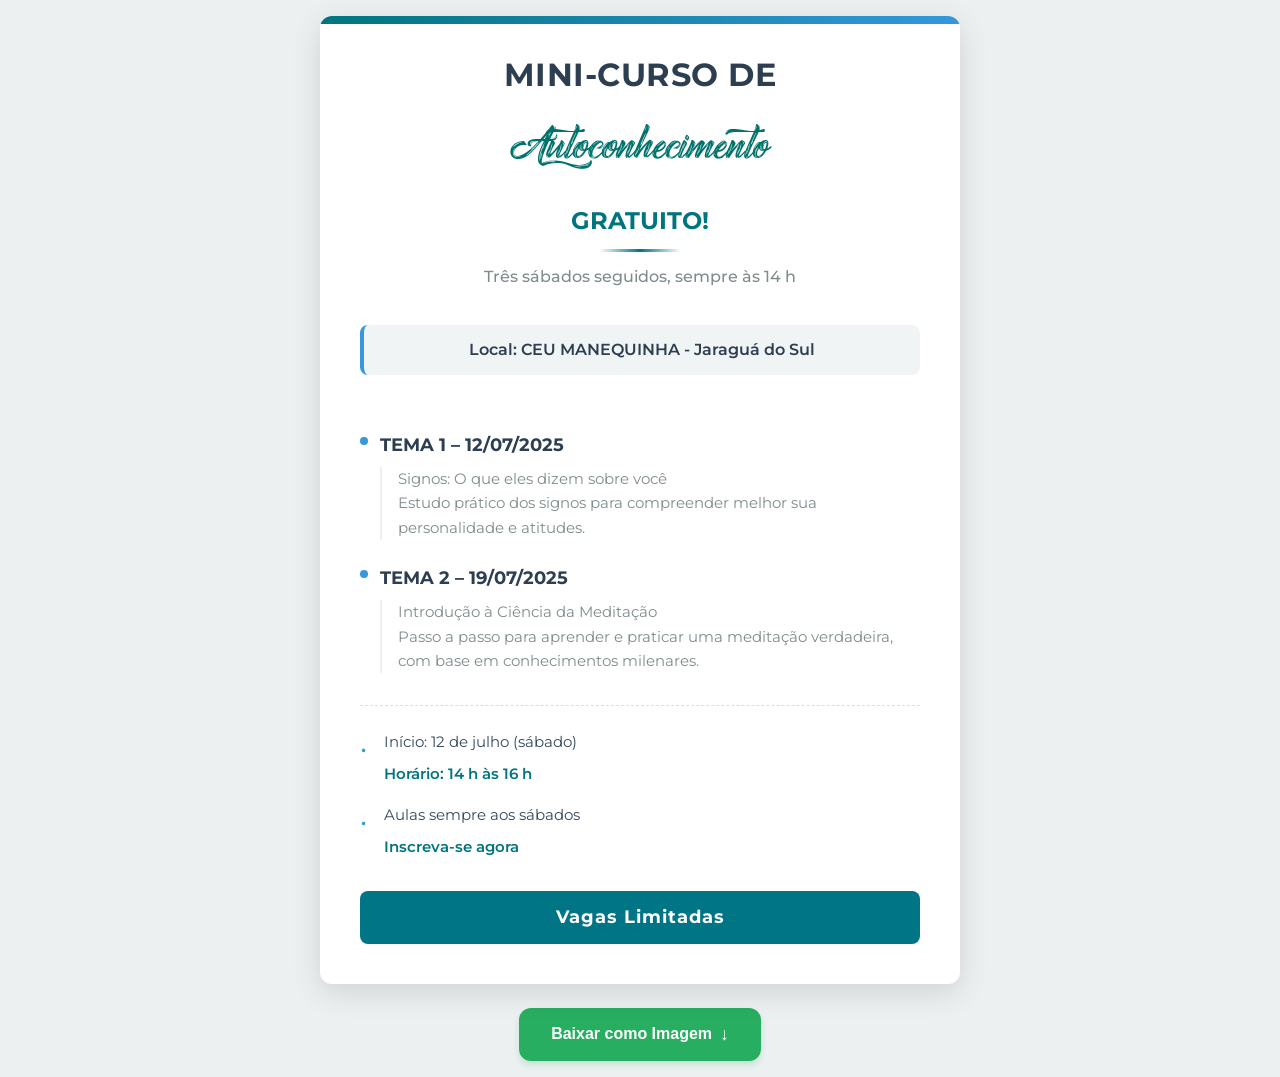
==== commit 84398bb9: "Update divulga.html" ====
--- a/divulga.html
+++ b/divulga.html
@@ -98,10 +98,9 @@
             display: block;
             line-height: 1;
             margin-top: 0.5rem;
-            font-size: 100px;
-          
+            font-size: clamp(3.5rem, 10vw, 5rem);
             color: rgb(0, 114, 108);
-  text-shadow: 2px 2px 4px #ffffff;
+            text-shadow: 2px 2px 4px rgba(255, 255, 255, 0.5);
         }
 
         .gratuito {
@@ -180,44 +179,47 @@
         
         .details {
             display: grid;
-            gap: 0.75rem;
+            gap: 1rem;
             margin-top: 2rem;
             padding-top: 1.5rem;
             border-top: 1px dashed #ddd;
-            
-         
-        }      
-     
-
+        }
 
         .detail-item {
-            display: flex;
-            align-items: center;
-            gap: 0.75rem;
+            display: grid;
+            gap: 0.5rem;
             color: var(--text);
             font-size: 0.95rem;
+            padding-left: 1.5rem;
+            position: relative;
         }
 
         .detail-item::before {
             content: "•";
             color: var(--accent);
             font-size: 1.5rem;
+            position: absolute;
+            left: 0;
+            top: 0;
+        }
+        
+        .detail-item h3 {
+            font-weight: 600;
+            color: var(--secondary);
+            font-size: 0.95rem;
+            margin: 0;
         }
         
         .vagas {
             text-align: center;
             font-weight: 700;
-            color: var(--secondary);
             margin-top: 2rem;
             font-size: 1.1rem;
             letter-spacing: 1px;
             padding: 0.75rem;
             background-color: rgb(0, 117, 133);
             border-radius: 8px;
-        }
-        .vagas{
             color: rgb(255, 255, 255);
-
         }
         
         .download-btn {
@@ -260,7 +262,7 @@
             }
 
             h1 span {
-                font-size: clamp(2.5rem, 12vw, 3.5rem);
+                font-size: clamp(3rem, 12vw, 4rem);
             }
 
             .theme, .detail-item {
@@ -298,10 +300,15 @@
             </div>
             
             <div class="details">
-                <div class="detail-item">Início: 12 de julho (sábado) <h3>Horário: 14 h às 16 h</h3> </div>
+                <div class="detail-item">
+                    Início: 12 de julho (sábado)
+                    <h3>Horário: 14 h às 16 h</h3>
+                </div>
                 
-                <div class="detail-item">Aulas sempre aos sábados <h3>Inscreva-se agora</h3></div>
-                
+                <div class="detail-item">
+                    Aulas sempre aos sábados
+                    <h3>Inscreva-se agora</h3>
+                </div>
             </div>
             
             <div class="vagas">Vagas Limitadas</div>
